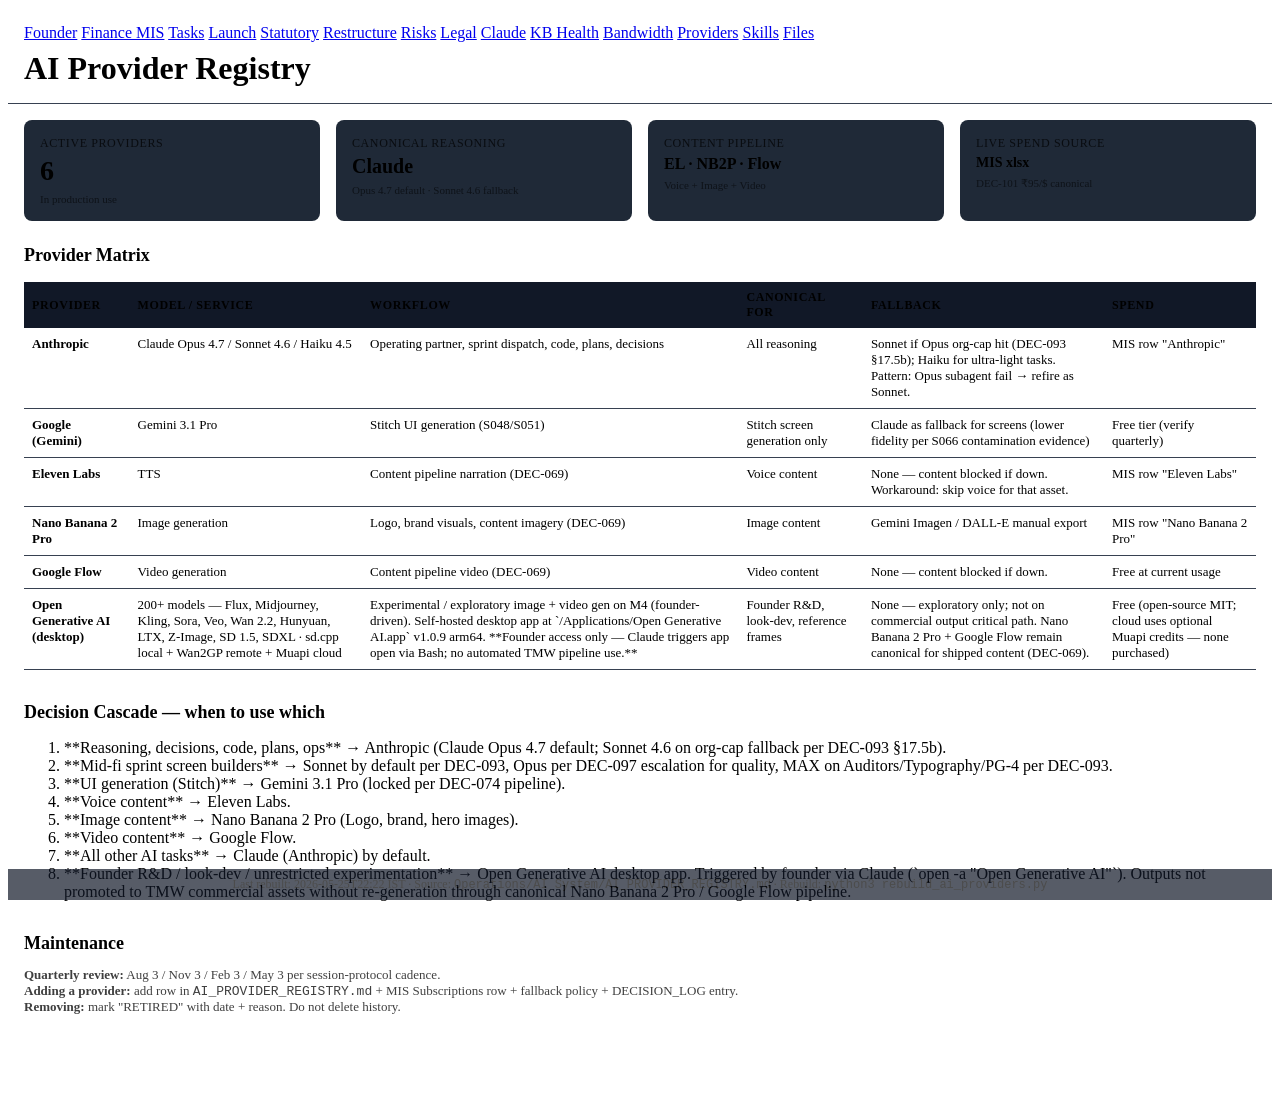
==== ai-providers.html @ aa91f34d "rebuild_ai_providers.py: 2026-05-25T22:22:02" ====
<!DOCTYPE html>
<html lang="en">
<head>
<meta charset="UTF-8">
<meta name="viewport" content="width=device-width, initial-scale=1.0">
<title>TMW AI Providers · Founder Control Panel</title>
<link rel="stylesheet" href="dashboard-tokens.css">
<link rel="stylesheet" href="dashboard-components.css">
<link rel="icon" href="logo.jpeg">
<style>
  .metric-row { display: grid; grid-template-columns: repeat(auto-fit, minmax(200px, 1fr)); gap: 16px; margin-bottom: 24px; }
  .metric { padding: 16px; border-radius: 8px; background: var(--surface-1, #1F2937); }
  .metric .label { font-size: 12px; opacity: 0.7; text-transform: uppercase; letter-spacing: 0.05em; }
  .metric .value { font-size: 28px; font-weight: 600; margin-top: 4px; }
  .metric .sub { font-size: 11px; opacity: 0.55; margin-top: 6px; }
  .badge { display: inline-block; padding: 2px 8px; border-radius: 4px; font-size: 11px; font-weight: 600; }
  .badge--urgent { background: #DC2626; color: white; }
  .badge--high { background: #F59E0B; color: white; }
  .badge--ok { background: #10B981; color: white; }
  .badge--info { background: #3B82F6; color: white; }
  .badge--default { background: #6B7280; color: white; }
  table.t { width: 100%; border-collapse: collapse; margin: 16px 0; }
  table.t th { background: var(--surface-2, #111827); padding: 8px; text-align: left; font-size: 12px; text-transform: uppercase; letter-spacing: 0.05em; }
  table.t td { padding: 8px; border-bottom: 1px solid var(--border, #374151); font-size: 13px; vertical-align: top; }
  .empty { padding: 16px; opacity: 0.6; font-style: italic; }
  section { margin-bottom: 32px; }
  h2 { margin: 24px 0 8px; font-size: 18px; }
  .stale-banner { position: sticky; bottom: 0; padding: 8px 16px; background: var(--surface-2, #111827); font-size: 12px; opacity: 0.7; text-align: center; }
  .ds-nav { flex-wrap: wrap; gap: 4px 12px; }
  .progress-bar { width: 100%; height: 8px; background: var(--surface-2, #111827); border-radius: 4px; overflow: hidden; }
  .progress-fill { height: 100%; transition: width 0.3s ease; }
  .progress-fill--green { background: #10B981; }
  .progress-fill--amber { background: #F59E0B; }
  .progress-fill--red { background: #DC2626; }
  
</style>
</head>
<body>
<div class="app-shell">
  <header class="ds-header" style="padding: 16px; border-bottom: 1px solid var(--border, #374151);">
      <nav class="ds-nav">
        <a href="index.html">Founder</a>
        <a href="finance-mis.html">Finance MIS</a>
        <a href="tasks.html">Tasks</a>
        <a href="launch-readiness.html">Launch</a>
        <a href="statutory.html">Statutory</a>
        <a href="restructure.html">Restructure</a>
        <a href="risk-register.html">Risks</a>
        <a href="legal.html">Legal</a>
        <a href="claude-usage.html">Claude</a>
        <a href="kb-health.html">KB Health</a>
        <a href="bandwidth.html">Bandwidth</a>
        <a href="ai-providers.html" class="ds-nav-active">Providers</a>
        <a href="skills.html">Skills</a>
        <a href="folder-map.html">Files</a>
      </nav>
    <h1 style="margin: 8px 0 0;">AI Provider Registry</h1>
  </header>

  <main style="padding: 16px;">
<div class="metric-row">
  <div class="metric">
    <div class="label">Active Providers</div>
    <div class="value">6</div>
    <div class="sub">In production use</div>
  </div>
  <div class="metric">
    <div class="label">Canonical Reasoning</div>
    <div class="value" style="font-size: 20px;">Claude</div>
    <div class="sub">Opus 4.7 default · Sonnet 4.6 fallback</div>
  </div>
  <div class="metric">
    <div class="label">Content Pipeline</div>
    <div class="value" style="font-size: 16px;">EL · NB2P · Flow</div>
    <div class="sub">Voice + Image + Video</div>
  </div>
  <div class="metric">
    <div class="label">Live Spend Source</div>
    <div class="value" style="font-size: 14px;">MIS xlsx</div>
    <div class="sub">DEC-101 ₹95/$ canonical</div>
  </div>
</div>

<section>
<h2>Provider Matrix</h2>
<table class="t">
  <thead><tr><th>Provider</th><th>Model / Service</th><th>Workflow</th><th>Canonical for</th><th>Fallback</th><th>Spend</th></tr></thead>
  <tbody>
<tr><td><strong>Anthropic</strong></td><td>Claude Opus 4.7 / Sonnet 4.6 / Haiku 4.5</td><td>Operating partner, sprint dispatch, code, plans, decisions</td><td>All reasoning</td><td>Sonnet if Opus org-cap hit (DEC-093 §17.5b); Haiku for ultra-light tasks. Pattern: Opus subagent fail → refire as Sonnet.</td><td>MIS row "Anthropic"</td></tr>
<tr><td><strong>Google (Gemini)</strong></td><td>Gemini 3.1 Pro</td><td>Stitch UI generation (S048/S051)</td><td>Stitch screen generation only</td><td>Claude as fallback for screens (lower fidelity per S066 contamination evidence)</td><td>Free tier (verify quarterly)</td></tr>
<tr><td><strong>Eleven Labs</strong></td><td>TTS</td><td>Content pipeline narration (DEC-069)</td><td>Voice content</td><td>None — content blocked if down. Workaround: skip voice for that asset.</td><td>MIS row "Eleven Labs"</td></tr>
<tr><td><strong>Nano Banana 2 Pro</strong></td><td>Image generation</td><td>Logo, brand visuals, content imagery (DEC-069)</td><td>Image content</td><td>Gemini Imagen / DALL-E manual export</td><td>MIS row "Nano Banana 2 Pro"</td></tr>
<tr><td><strong>Google Flow</strong></td><td>Video generation</td><td>Content pipeline video (DEC-069)</td><td>Video content</td><td>None — content blocked if down.</td><td>Free at current usage</td></tr>
<tr><td><strong>Open Generative AI (desktop)</strong></td><td>200+ models — Flux, Midjourney, Kling, Sora, Veo, Wan 2.2, Hunyuan, LTX, Z-Image, SD 1.5, SDXL · sd.cpp local + Wan2GP remote + Muapi cloud</td><td>Experimental / exploratory image + video gen on M4 (founder-driven). Self-hosted desktop app at `/Applications/Open Generative AI.app` v1.0.9 arm64. **Founder access only — Claude triggers app open via Bash; no automated TMW pipeline use.**</td><td>Founder R&D, look-dev, reference frames</td><td>None — exploratory only; not on commercial output critical path. Nano Banana 2 Pro + Google Flow remain canonical for shipped content (DEC-069).</td><td>Free (open-source MIT; cloud uses optional Muapi credits — none purchased)</td></tr>
  </tbody>
</table>
</section>

<section>
<h2>Decision Cascade — when to use which</h2>
<ol><li>**Reasoning, decisions, code, plans, ops** → Anthropic (Claude Opus 4.7 default; Sonnet 4.6 on org-cap fallback per DEC-093 §17.5b).</li><li>**Mid-fi sprint screen builders** → Sonnet by default per DEC-093, Opus per DEC-097 escalation for quality, MAX on Auditors/Typography/PG-4 per DEC-093.</li><li>**UI generation (Stitch)** → Gemini 3.1 Pro (locked per DEC-074 pipeline).</li><li>**Voice content** → Eleven Labs.</li><li>**Image content** → Nano Banana 2 Pro (Logo, brand, hero images).</li><li>**Video content** → Google Flow.</li><li>**All other AI tasks** → Claude (Anthropic) by default.</li><li>**Founder R&D / look-dev / unrestricted experimentation** → Open Generative AI desktop app. Triggered by founder via Claude (`open -a "Open Generative AI"`). Outputs not promoted to TMW commercial assets without re-generation through canonical Nano Banana 2 Pro / Google Flow pipeline.</li></ol>
</section>

<section>
<h2>Maintenance</h2>
<p style="font-size: 13px; opacity: 0.75;">
<strong>Quarterly review:</strong> Aug 3 / Nov 3 / Feb 3 / May 3 per session-protocol cadence.<br>
<strong>Adding a provider:</strong> add row in <code>AI_PROVIDER_REGISTRY.md</code> + MIS Subscriptions row + fallback policy + DECISION_LOG entry.<br>
<strong>Removing:</strong> mark "RETIRED" with date + reason. Do not delete history.
</p>
</section>

  </main>

  <div class="stale-banner">
    Last rebuilt: 2026-05-25T22:22 IST · Source: <code>Operations/AI System/AI_PROVIDER_REGISTRY.md</code> · Rebuild: <code>python3 rebuild_ai_providers.py</code>
  </div>
</div>
</body>
</html>
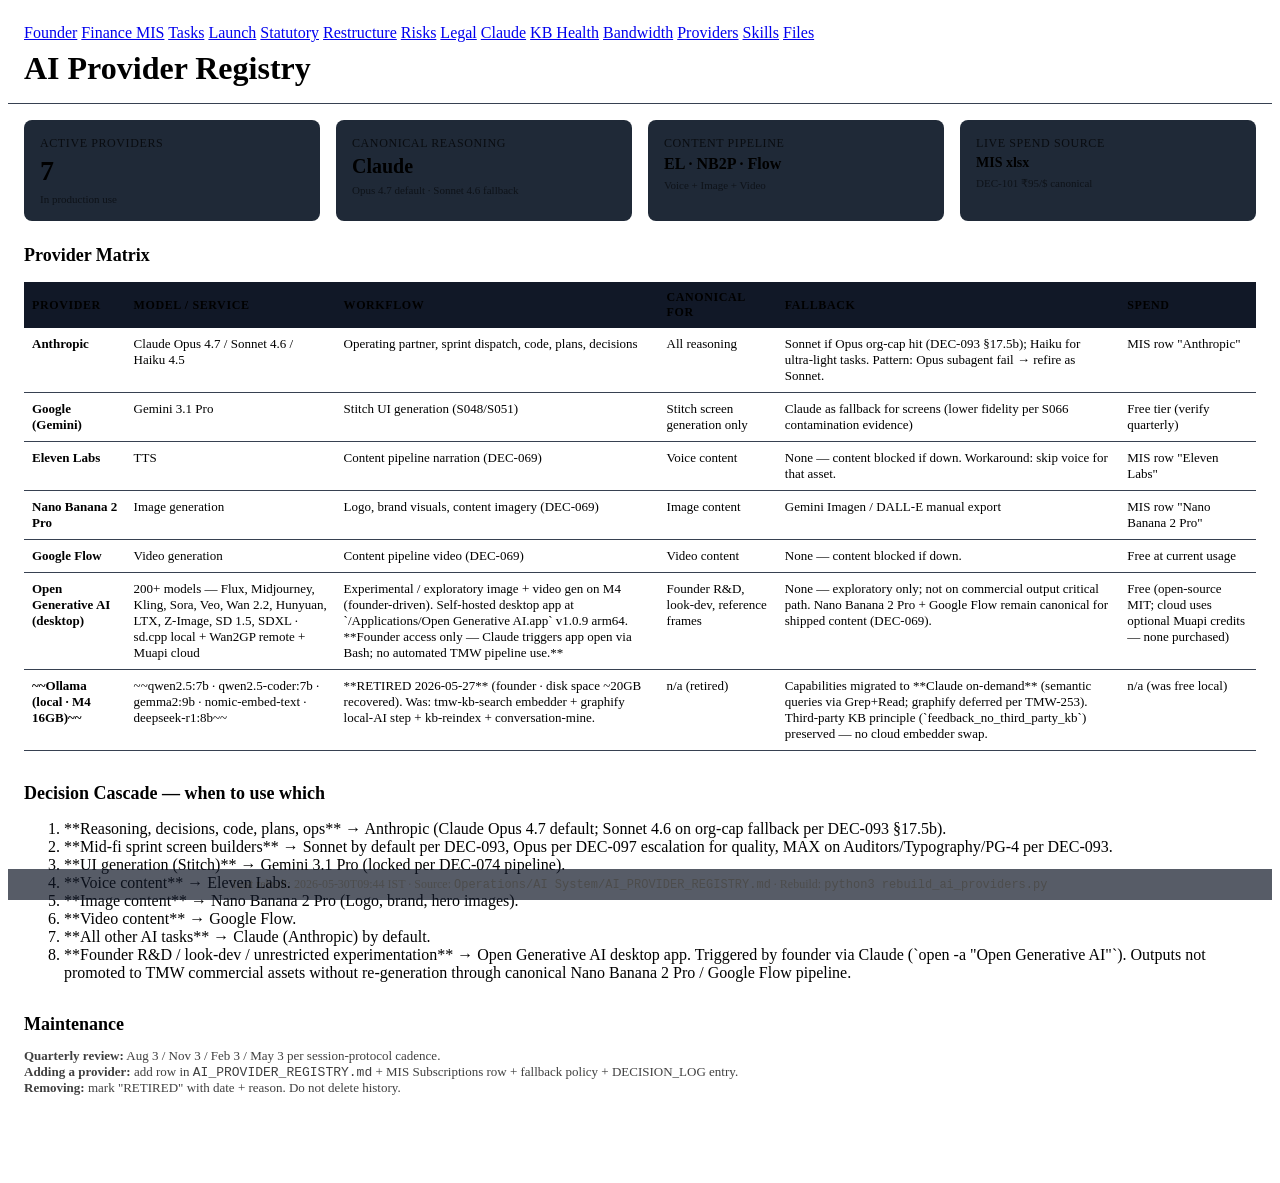
==== commit f855e63e: "rebuild_ai_providers.py: 2026-05-30T09:44:26" ====
--- a/ai-providers.html
+++ b/ai-providers.html
@@ -61,7 +61,7 @@
 <div class="metric-row">
   <div class="metric">
     <div class="label">Active Providers</div>
-    <div class="value">6</div>
+    <div class="value">7</div>
     <div class="sub">In production use</div>
   </div>
   <div class="metric">
@@ -92,6 +92,7 @@
 <tr><td><strong>Nano Banana 2 Pro</strong></td><td>Image generation</td><td>Logo, brand visuals, content imagery (DEC-069)</td><td>Image content</td><td>Gemini Imagen / DALL-E manual export</td><td>MIS row "Nano Banana 2 Pro"</td></tr>
 <tr><td><strong>Google Flow</strong></td><td>Video generation</td><td>Content pipeline video (DEC-069)</td><td>Video content</td><td>None — content blocked if down.</td><td>Free at current usage</td></tr>
 <tr><td><strong>Open Generative AI (desktop)</strong></td><td>200+ models — Flux, Midjourney, Kling, Sora, Veo, Wan 2.2, Hunyuan, LTX, Z-Image, SD 1.5, SDXL · sd.cpp local + Wan2GP remote + Muapi cloud</td><td>Experimental / exploratory image + video gen on M4 (founder-driven). Self-hosted desktop app at `/Applications/Open Generative AI.app` v1.0.9 arm64. **Founder access only — Claude triggers app open via Bash; no automated TMW pipeline use.**</td><td>Founder R&D, look-dev, reference frames</td><td>None — exploratory only; not on commercial output critical path. Nano Banana 2 Pro + Google Flow remain canonical for shipped content (DEC-069).</td><td>Free (open-source MIT; cloud uses optional Muapi credits — none purchased)</td></tr>
+<tr><td><strong>~~Ollama (local · M4 16GB)~~</strong></td><td>~~qwen2.5:7b · qwen2.5-coder:7b · gemma2:9b · nomic-embed-text · deepseek-r1:8b~~</td><td>**RETIRED 2026-05-27** (founder · disk space ~20GB recovered). Was: tmw-kb-search embedder + graphify local-AI step + kb-reindex + conversation-mine.</td><td>n/a (retired)</td><td>Capabilities migrated to **Claude on-demand** (semantic queries via Grep+Read; graphify deferred per TMW-253). Third-party KB principle (`feedback_no_third_party_kb`) preserved — no cloud embedder swap.</td><td>n/a (was free local)</td></tr>
   </tbody>
 </table>
 </section>
@@ -113,7 +114,7 @@
   </main>
 
   <div class="stale-banner">
-    Last rebuilt: 2026-05-25T22:22 IST · Source: <code>Operations/AI System/AI_PROVIDER_REGISTRY.md</code> · Rebuild: <code>python3 rebuild_ai_providers.py</code>
+    Last rebuilt: 2026-05-30T09:44 IST · Source: <code>Operations/AI System/AI_PROVIDER_REGISTRY.md</code> · Rebuild: <code>python3 rebuild_ai_providers.py</code>
   </div>
 </div>
 </body>
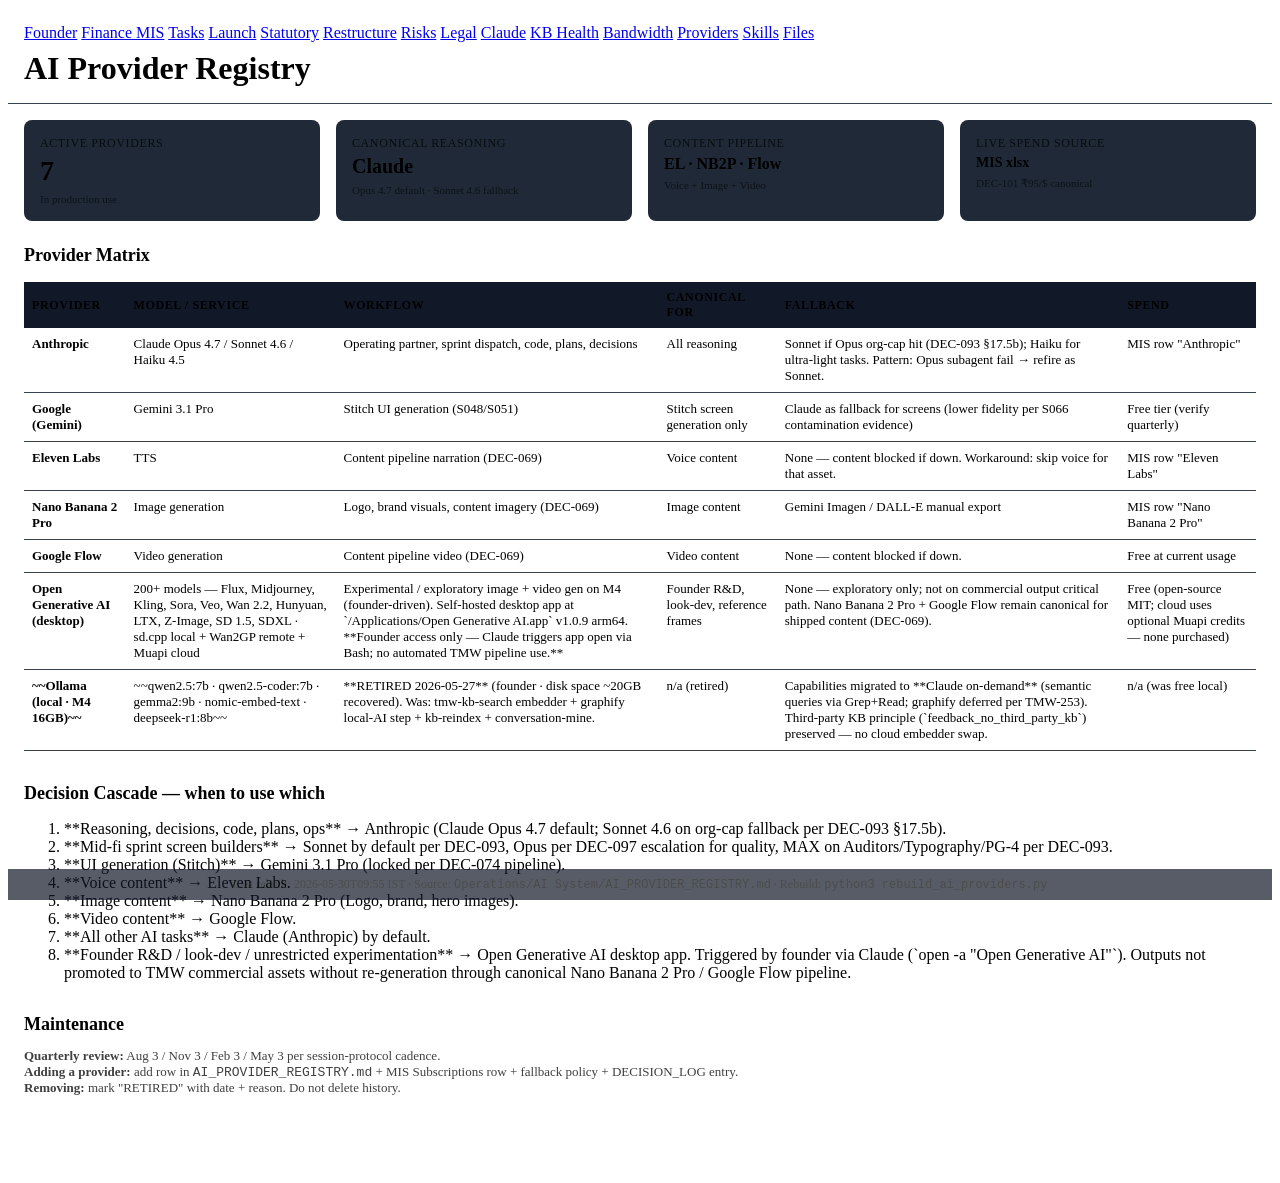
==== commit 672cf7b0: "rebuild_ai_providers.py: 2026-05-30T09:55:24" ====
--- a/ai-providers.html
+++ b/ai-providers.html
@@ -114,7 +114,7 @@
   </main>
 
   <div class="stale-banner">
-    Last rebuilt: 2026-05-30T09:44 IST · Source: <code>Operations/AI System/AI_PROVIDER_REGISTRY.md</code> · Rebuild: <code>python3 rebuild_ai_providers.py</code>
+    Last rebuilt: 2026-05-30T09:55 IST · Source: <code>Operations/AI System/AI_PROVIDER_REGISTRY.md</code> · Rebuild: <code>python3 rebuild_ai_providers.py</code>
   </div>
 </div>
 </body>
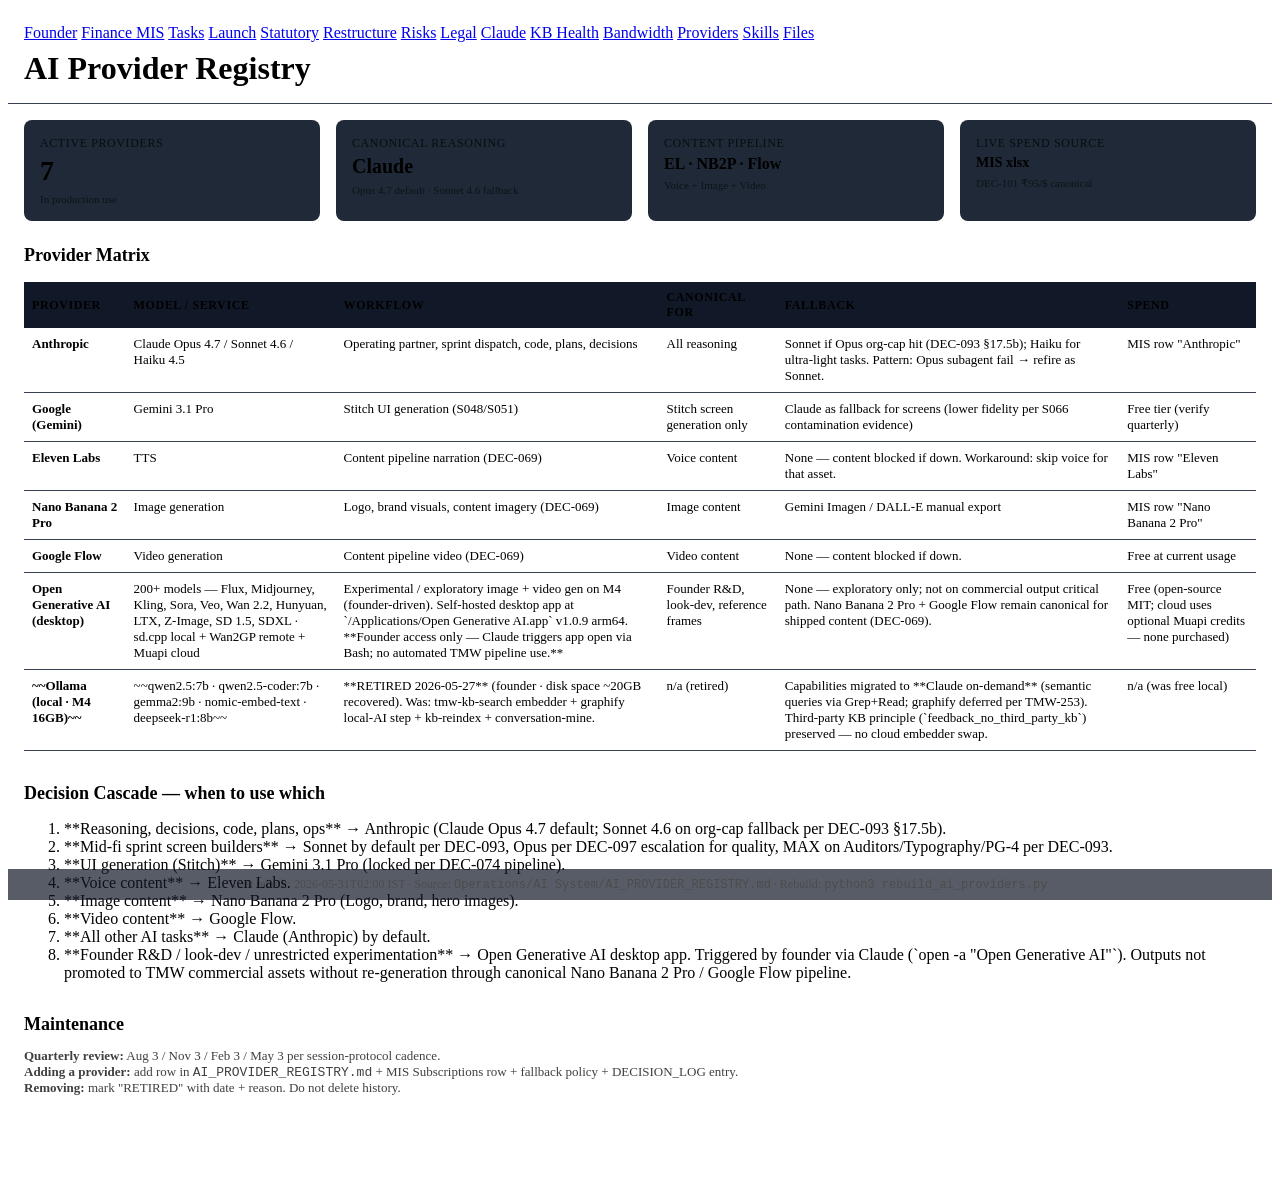
==== commit 8d8c14c7: "rebuild_ai_providers.py: 2026-05-31T02:00:02" ====
--- a/ai-providers.html
+++ b/ai-providers.html
@@ -114,7 +114,7 @@
   </main>
 
   <div class="stale-banner">
-    Last rebuilt: 2026-05-30T09:55 IST · Source: <code>Operations/AI System/AI_PROVIDER_REGISTRY.md</code> · Rebuild: <code>python3 rebuild_ai_providers.py</code>
+    Last rebuilt: 2026-05-31T02:00 IST · Source: <code>Operations/AI System/AI_PROVIDER_REGISTRY.md</code> · Rebuild: <code>python3 rebuild_ai_providers.py</code>
   </div>
 </div>
 </body>
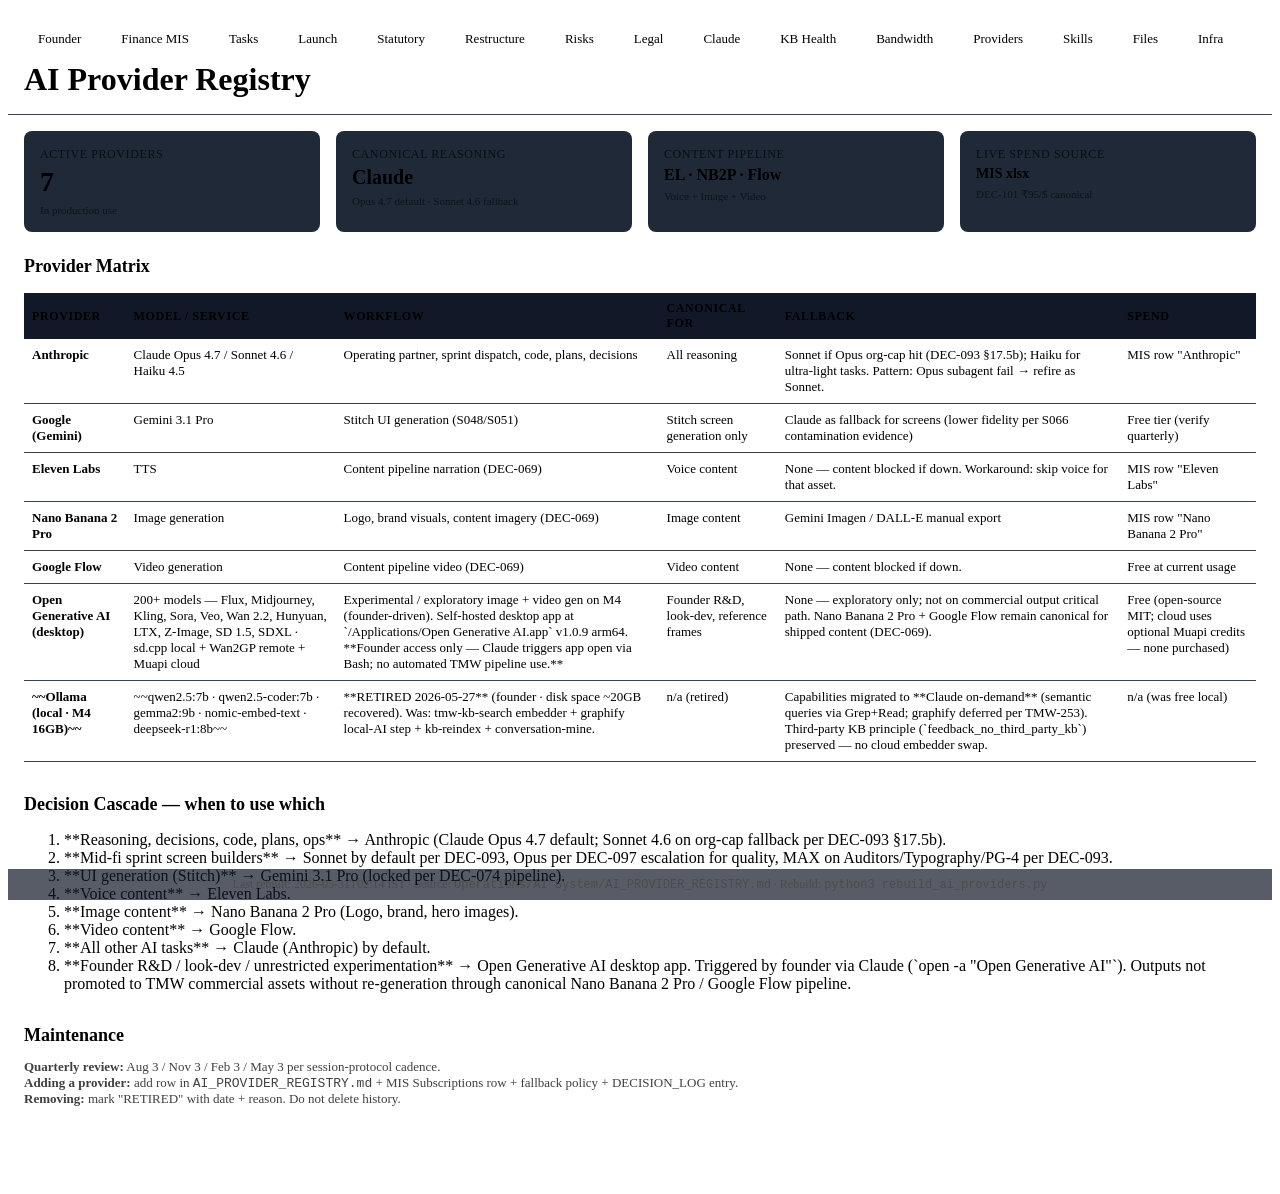
==== commit a2da1670: "rebuild_ai_providers.py: 2026-05-31T02:14:47" ====
--- a/ai-providers.html
+++ b/ai-providers.html
@@ -32,6 +32,15 @@
   .progress-fill--green { background: #10B981; }
   .progress-fill--amber { background: #F59E0B; }
   .progress-fill--red { background: #DC2626; }
+  /* --- Mobile (≤700px): scrollable nav, scrollable tables, stacked metrics --- */
+  @media (max-width: 700px) {
+    .ds-nav { display: flex; flex-wrap: nowrap; overflow-x: auto; -webkit-overflow-scrolling: touch; gap: 6px; padding-bottom: 4px; }
+    .ds-nav a { flex: 0 0 auto; padding: 6px 10px; font-size: 12px; white-space: nowrap; }
+    table.t { display: block; width: 100%; overflow-x: auto; white-space: nowrap; -webkit-overflow-scrolling: touch; }
+  }
+  @media (max-width: 480px) {
+    .metric-row { grid-template-columns: 1fr; }
+  }
   
 </style>
 </head>
@@ -53,6 +62,7 @@
         <a href="ai-providers.html" class="ds-nav-active">Providers</a>
         <a href="skills.html">Skills</a>
         <a href="folder-map.html">Files</a>
+        <a href="infra.html">Infra</a>
       </nav>
     <h1 style="margin: 8px 0 0;">AI Provider Registry</h1>
   </header>
@@ -114,7 +124,7 @@
   </main>
 
   <div class="stale-banner">
-    Last rebuilt: 2026-05-31T02:00 IST · Source: <code>Operations/AI System/AI_PROVIDER_REGISTRY.md</code> · Rebuild: <code>python3 rebuild_ai_providers.py</code>
+    Last rebuilt: 2026-05-31T02:14 IST · Source: <code>Operations/AI System/AI_PROVIDER_REGISTRY.md</code> · Rebuild: <code>python3 rebuild_ai_providers.py</code>
   </div>
 </div>
 </body>
--- a/dashboard-components.css
+++ b/dashboard-components.css
@@ -0,0 +1,918 @@
+/* ============================================================
+ * TrackMyWings Internal Dashboards — Component Library
+ * Concatenated from 12 partials in /components/
+ * Built: 2026-05-31T02:12:46
+ * Edit individual partials, then re-run build_dashboard_assets.py.
+ * ============================================================ */
+
+/* === Component: App Shell ============================================
+ * Page-level wrap, top bar, nav, meta footer.
+ * Used by every dashboard.
+ * =================================================================== */
+
+.ds-wrap {
+  max-width: 1320px;
+  margin: 0 auto;
+  padding: var(--sp-xl) var(--sp-xl) var(--sp-xxxl);
+}
+
+@media (max-width: 700px) {
+  .ds-wrap { padding: var(--sp-lg) var(--sp-md) var(--sp-xxl); }
+}
+
+/* --- Top bar --- */
+.ds-top {
+  display: flex;
+  justify-content: space-between;
+  align-items: flex-end;
+  gap: var(--sp-lg);
+  padding-bottom: var(--sp-lg);
+  border-bottom: 1px solid var(--line);
+  margin-bottom: var(--sp-xxl);
+}
+
+.ds-top-brand { display: flex; align-items: center; gap: var(--sp-md); }
+
+.ds-top-logo {
+  width: 40px;
+  height: 40px;
+  border-radius: var(--r-md);
+  object-fit: cover;
+  border: 1px solid var(--line-soft);
+  background: var(--bg-card);
+}
+
+.ds-top h1 { /* uses .ds-display via class composition */ }
+.ds-top .ds-lede { color: var(--ink-mid); font-size: 13px; margin-top: var(--sp-xs); }
+
+/* --- Nav (cross-dashboard) --- */
+.ds-nav { display: flex; gap: var(--sp-xs); flex-wrap: wrap; }
+
+.ds-nav a, .ds-nav button {
+  background: transparent;
+  color: var(--ink-mid);
+  border: 1px solid var(--line);
+  padding: 8px 14px;
+  border-radius: var(--r-md);
+  font-size: 13px;
+  cursor: pointer;
+  text-decoration: none;
+  font-family: inherit;
+  font-weight: 400;
+  line-height: 1;
+  transition: color var(--t-fast) var(--ease), border-color var(--t-fast) var(--ease);
+  display: inline-flex;
+  align-items: center;
+  gap: 6px;
+  white-space: nowrap;
+}
+
+.ds-nav a:hover, .ds-nav button:hover { color: var(--gold); border-color: var(--gold); }
+.ds-nav a.ds-nav-active { color: var(--ink-hi); border-color: var(--gold); background: var(--gold-tint-soft); }
+
+/* --- Meta footer --- */
+.ds-meta {
+  margin-top: var(--sp-xl);
+  font-size: 11px;
+  color: var(--ink-low);
+  display: flex;
+  gap: var(--sp-lg);
+  flex-wrap: wrap;
+}
+
+@media (max-width: 700px) {
+  .ds-top { flex-direction: column; align-items: flex-start; }
+  /* Horizontally scrollable nav so all links stay reachable on a phone. */
+  .ds-nav {
+    width: 100%;
+    flex-wrap: nowrap;
+    overflow-x: auto;
+    -webkit-overflow-scrolling: touch;
+    gap: 6px;
+    padding-bottom: 4px;
+  }
+  .ds-nav a, .ds-nav button { flex: 0 0 auto; padding: 6px 10px; font-size: 12px; }
+}
+
+/* --- Phone-tighter chrome --- */
+@media (max-width: 480px) {
+  .ds-wrap { padding: var(--sp-md) var(--sp-sm) var(--sp-xl); }
+  .ds-top { padding-bottom: var(--sp-md); margin-bottom: var(--sp-lg); gap: var(--sp-md); }
+  .ds-top-logo { width: 32px; height: 32px; }
+  .ds-top .ds-lede { font-size: 12px; }
+  .ds-nav { gap: 4px; }
+  .ds-nav a, .ds-nav button { padding: 6px 10px; font-size: 12px; }
+  .ds-meta { gap: var(--sp-md); font-size: 10.5px; }
+}
+
+/* === Component: Buttons =============================================
+ * Primary (gold solid) and Ghost (border-only).
+ * Hover via color/border shifts only. No transforms, no shadows.
+ * =================================================================== */
+
+.ds-btn-primary {
+  background: var(--gold);
+  color: var(--bg-base);
+  border: none;
+  border-radius: var(--r-md);
+  padding: 12px 18px;
+  font-family: inherit;
+  font-size: 13px;
+  font-weight: 600;
+  line-height: 1;
+  letter-spacing: 0.005em;
+  cursor: pointer;
+  transition: filter var(--t-fast) var(--ease);
+}
+.ds-btn-primary:hover { filter: brightness(1.06); }
+.ds-btn-primary:active { filter: brightness(0.96); }
+.ds-btn-primary:disabled { opacity: 0.5; cursor: not-allowed; }
+
+.ds-btn-ghost {
+  background: transparent;
+  color: var(--ink-mid);
+  border: 1px solid var(--line);
+  border-radius: var(--r-md);
+  padding: 8px 14px;
+  font-family: inherit;
+  font-size: 13px;
+  font-weight: 400;
+  line-height: 1;
+  cursor: pointer;
+  transition: color var(--t-fast) var(--ease), border-color var(--t-fast) var(--ease);
+}
+.ds-btn-ghost:hover { color: var(--gold); border-color: var(--gold); }
+
+/* === Component: Metric Tile + Asymmetric Grid ======================
+ * The signature primitive. Lead variant for the single most important
+ * number per page (one per page maximum).
+ * =================================================================== */
+
+/* --- Asymmetric grid (1.6fr lead + N×1fr secondary) --- */
+.ds-metrics {
+  display: grid;
+  grid-template-columns: 1.6fr 1fr 1fr 1fr;
+  gap: var(--sp-md);
+  margin-bottom: var(--sp-xxl);
+}
+.ds-metrics-3 { grid-template-columns: 1.6fr 1fr 1fr; }
+.ds-metrics-5 { grid-template-columns: 1.6fr 1fr 1fr 1fr 1fr; }
+
+@media (max-width: 900px) {
+  .ds-metrics, .ds-metrics-3, .ds-metrics-5 { grid-template-columns: 1fr 1fr; }
+}
+@media (max-width: 480px) {
+  .ds-metrics, .ds-metrics-3, .ds-metrics-5 { grid-template-columns: 1fr; }
+}
+
+/* --- Metric tile --- */
+.ds-metric {
+  background: var(--bg-card);
+  border: 1px solid var(--line-soft);
+  border-radius: var(--r-lg);
+  padding: var(--sp-lg) var(--sp-xl);
+  color: var(--ink-hi);
+  display: flex;
+  flex-direction: column;
+}
+
+.ds-metric-lead {
+  background: linear-gradient(140deg, var(--bg-card) 0%, var(--bg-elev) 100%);
+  border-color: var(--line);
+}
+
+.ds-metric-lbl {
+  color: var(--ink-low);
+  font-size: 11px;
+  font-weight: 600;
+  letter-spacing: 0.08em;
+  text-transform: uppercase;
+}
+
+.ds-metric-val {
+  font-size: 30px;
+  font-weight: 700;
+  letter-spacing: -0.025em;
+  line-height: 1;
+  margin-top: var(--sp-md);
+  font-variant-numeric: tabular-nums;
+  color: var(--ink-hi);
+}
+
+.ds-metric-lead .ds-metric-val { font-size: 40px; }
+
+.ds-metric-sub {
+  color: var(--ink-mid);
+  font-size: 12px;
+  line-height: 1.45;
+  margin-top: var(--sp-xs);
+}
+
+/* --- Tone variants for state-coded tiles --- */
+.ds-metric.tone-warn { border-color: var(--warn); }
+.ds-metric.tone-warn .ds-metric-val { color: var(--warn); }
+.ds-metric.tone-danger { border-color: var(--danger); background: var(--danger-tint); }
+.ds-metric.tone-danger .ds-metric-val { color: var(--danger); }
+.ds-metric.tone-gold .ds-metric-val { color: var(--gold); }
+
+/* --- Phone-only smaller metric values + tighter padding --- */
+@media (max-width: 700px) {
+  .ds-metric { padding: var(--sp-md) var(--sp-md); }
+  .ds-metric-val { font-size: 24px; margin-top: var(--sp-sm); }
+  .ds-metric-lead .ds-metric-val { font-size: 30px; }
+  .ds-metric-sub { font-size: 11px; }
+}
+@media (max-width: 480px) {
+  .ds-metric { padding: var(--sp-sm) var(--sp-md); }
+  .ds-metric-val { font-size: 22px; }
+  .ds-metric-lead .ds-metric-val { font-size: 26px; }
+  .ds-metrics { gap: var(--sp-sm); margin-bottom: var(--sp-xl); }
+}
+
+/* === Component: Section Head + Chart Frame =========================
+ * Section heads sit directly on the page (no card wrapping).
+ * Chart frames wrap content where containment helps readability.
+ * =================================================================== */
+
+.ds-section { margin-bottom: var(--sp-xxxl); }
+
+.ds-section-head {
+  display: flex;
+  justify-content: space-between;
+  align-items: baseline;
+  gap: var(--sp-md);
+  margin-bottom: var(--sp-md);
+}
+
+.ds-section-title {
+  font-size: 13px;
+  font-weight: 600;
+  letter-spacing: 0.08em;
+  color: var(--ink-mid);
+  text-transform: uppercase;
+}
+
+.ds-section-aside {
+  font-size: 12px;
+  color: var(--ink-low);
+  font-variant-numeric: tabular-nums;
+}
+
+.ds-frame {
+  background: var(--bg-card);
+  border: 1px solid var(--line-soft);
+  border-radius: var(--r-lg);
+  padding: var(--sp-lg);
+}
+
+.ds-frame.ds-frame-flush { padding: 0; }
+
+.ds-cols-2 {
+  display: grid;
+  grid-template-columns: 1fr 1fr;
+  gap: var(--sp-lg);
+}
+.ds-cols-3 {
+  display: grid;
+  grid-template-columns: 2fr 1fr 1fr;
+  gap: var(--sp-lg);
+}
+
+@media (max-width: 900px) {
+  .ds-cols-2, .ds-cols-3 { grid-template-columns: 1fr; }
+}
+
+canvas { max-height: 320px; }
+
+/* --- Phone-only tighter sections + smaller chart heights --- */
+@media (max-width: 700px) {
+  .ds-section { margin-bottom: var(--sp-xxl); }
+  .ds-frame { padding: var(--sp-md); }
+  canvas { max-height: 240px; }
+  .ds-section-head { gap: var(--sp-sm); flex-wrap: wrap; }
+}
+@media (max-width: 480px) {
+  .ds-section { margin-bottom: var(--sp-xl); }
+  canvas { max-height: 220px; }
+}
+
+/* === Component: Sortable Table =====================================
+ * Dense data row. Body Strong text, tabular numerics, soft dividers.
+ * Hover lifts row to bg-elev. No transforms, no shadows.
+ * =================================================================== */
+
+.ds-table {
+  width: 100%;
+  border-collapse: collapse;
+  font-family: inherit;
+  color: var(--ink-hi);
+}
+
+.ds-table thead th {
+  text-align: left;
+  padding: 12px 14px;
+  font-size: 10.5px;
+  font-weight: 600;
+  letter-spacing: 0.1em;
+  text-transform: uppercase;
+  color: var(--ink-low);
+  border-bottom: 1px solid var(--line);
+  background: transparent;
+  white-space: nowrap;
+}
+
+.ds-table thead th.sortable {
+  cursor: pointer;
+  user-select: none;
+  transition: color var(--t-fast) var(--ease);
+}
+.ds-table thead th.sortable:hover,
+.ds-table thead th.sortable.active { color: var(--gold); }
+
+.ds-table tbody td {
+  padding: 12px 14px;
+  font-size: 13px;
+  font-weight: 500;
+  line-height: 1.5;
+  border-bottom: 1px solid var(--line-soft);
+  vertical-align: middle;
+}
+
+.ds-table tbody tr:last-child td { border-bottom: none; }
+
+.ds-table tbody tr.clickable {
+  cursor: pointer;
+  transition: background var(--t-mid) var(--ease);
+}
+.ds-table tbody tr.clickable:hover td { background: var(--bg-elev); }
+
+.ds-table .num,
+.ds-table .ds-num,
+.ds-table th.num,
+.ds-table td.num {
+  text-align: right;
+  font-variant-numeric: tabular-nums;
+}
+
+/* --- Row state: replaces the forbidden side-stripe pattern.
+ *     Use full-row background tint + leading icon/badge instead. --- */
+.ds-table tr.row-overdue td { background: var(--danger-tint); }
+.ds-table tr.row-overdue td:first-child { color: var(--danger); font-weight: 600; }
+
+.ds-table tr.row-due-soon td { background: var(--warn-tint); }
+.ds-table tr.row-due-soon td:first-child { color: var(--warn); font-weight: 600; }
+
+.ds-table tr.row-stale td { background: var(--bg-elev); color: var(--ink-mid); }
+
+/* --- Empty state --- */
+.ds-table-empty {
+  padding: 36px 14px;
+  text-align: center;
+  color: var(--ink-mid);
+  font-size: 13px;
+}
+
+/* --- Phone: tighter cells, smaller text, scrollable parent (in tokens.css) --- */
+@media (max-width: 700px) {
+  .ds-table thead th { padding: 9px 10px; font-size: 9.5px; letter-spacing: 0.07em; }
+  .ds-table tbody td { padding: 9px 10px; font-size: 12px; }
+  .ds-table .num { font-size: 11.5px; }
+  /* Fallback for tables not wrapped in a .ds-frame scroll container:
+     let the table itself scroll horizontally rather than break layout. */
+  .ds-table { display: block; width: 100%; overflow-x: auto; -webkit-overflow-scrolling: touch; white-space: nowrap; }
+}
+@media (max-width: 480px) {
+  .ds-table thead th { padding: 8px 8px; }
+  .ds-table tbody td { padding: 8px 8px; font-size: 11.5px; }
+  .ds-table-empty { padding: 24px 10px; }
+}
+
+/* === Component: Badge ==============================================
+ * Inline metadata pill. Used for model family, dept, status.
+ * Color carries semantic role; text is the primary signal.
+ * =================================================================== */
+
+.ds-badge {
+  display: inline-block;
+  padding: 2px 7px;
+  border-radius: var(--r-xs);
+  font-family: inherit;
+  font-size: 10.5px;
+  font-weight: 600;
+  letter-spacing: 0.04em;
+  white-space: nowrap;
+  line-height: 1.4;
+}
+
+/* --- Model family --- */
+.ds-badge-opus   { background: var(--gold-tint); color: var(--gold); }
+.ds-badge-sonnet { background: var(--plum-tint); color: var(--plum); }
+.ds-badge-haiku  { background: var(--rose-tint); color: var(--rose); }
+.ds-badge-other  { background: rgba(76, 62, 112, 0.18); color: var(--ink-low); }
+
+/* --- Dept (collapsed from 12-color rainbow to 3 roles per One-Hue-One-Job Rule) --- */
+.ds-badge-dept           { background: var(--plum-tint); color: var(--plum); }
+.ds-badge-dept-finance   { background: var(--gold-tint); color: var(--gold); }
+.ds-badge-dept-legal     { background: var(--danger-tint); color: var(--danger); }
+.ds-badge-dept-other     { background: rgba(76, 62, 112, 0.18); color: var(--ink-low); }
+
+/* --- Status --- */
+.ds-badge-warn   { background: var(--warn-tint); color: var(--warn); }
+.ds-badge-danger { background: var(--danger-tint); color: var(--danger); }
+.ds-badge-ok     { background: rgba(255, 224, 138, 0.18); color: #FFE08A; }
+
+/* --- Priority (replaces side-stripe pattern) --- */
+.ds-badge-pri-critical { background: var(--danger-tint); color: var(--danger); }
+.ds-badge-pri-high     { background: var(--warn-tint); color: var(--warn); }
+.ds-badge-pri-medium   { background: var(--gold-tint); color: var(--gold); }
+.ds-badge-pri-low      { background: rgba(76, 62, 112, 0.18); color: var(--ink-low); }
+
+/* === Component: Filter Inputs ======================================
+ * Text and select fields. Border shifts to gold on focus.
+ * No glow, no transform. WCAG-compliant focus ring.
+ * =================================================================== */
+
+.ds-filters {
+  display: flex;
+  gap: var(--sp-sm);
+  flex-wrap: wrap;
+  margin-bottom: var(--sp-md);
+}
+
+.ds-filter {
+  background: var(--bg-card);
+  color: var(--ink-hi);
+  border: 1px solid var(--line);
+  border-radius: var(--r-md);
+  padding: 9px 13px;
+  font-family: inherit;
+  font-size: 13px;
+  font-weight: 400;
+  min-width: 160px;
+  transition: border-color var(--t-fast) var(--ease);
+  appearance: none;
+  -webkit-appearance: none;
+  background-image: none;
+}
+
+.ds-filter:focus {
+  outline: none;
+  border-color: var(--gold);
+}
+
+.ds-filter::placeholder { color: var(--ink-low); }
+
+.ds-filter-search {
+  flex: 1;
+  min-width: 200px;
+}
+
+/* --- Custom select chevron (no native UA arrow) --- */
+select.ds-filter {
+  background-image: url("data:image/svg+xml;utf8,<svg xmlns='http://www.w3.org/2000/svg' width='10' height='10' viewBox='0 0 10 10'><path fill='%23978cb5' d='M1 3l4 4 4-4'/></svg>");
+  background-repeat: no-repeat;
+  background-position: right 12px center;
+  padding-right: 32px;
+  cursor: pointer;
+}
+
+.ds-filter-clear {
+  background: transparent;
+  color: var(--ink-low);
+  border: 1px solid var(--line-soft);
+  border-radius: var(--r-md);
+  padding: 9px 13px;
+  font-size: 12px;
+  cursor: pointer;
+  transition: color var(--t-fast) var(--ease), border-color var(--t-fast) var(--ease);
+}
+.ds-filter-clear:hover { color: var(--gold); border-color: var(--gold); }
+
+/* --- Phone: filters stack full-width, no min-width forcing overflow --- */
+@media (max-width: 700px) {
+  .ds-filters { gap: var(--sp-xs); }
+  .ds-filter { min-width: 0; flex: 1 1 calc(50% - var(--sp-xs)); padding: 8px 11px; font-size: 12.5px; }
+  .ds-filter-search { flex: 1 1 100%; }
+  .ds-filter-clear { padding: 8px 11px; font-size: 12px; }
+}
+@media (max-width: 480px) {
+  .ds-filter { flex: 1 1 100%; }
+}
+
+/* === Component: Modal ==============================================
+ * Scrim, not lift. Modal sits on the page; backdrop is a flat tint.
+ * No backdrop-filter, no box-shadow on the surface.
+ * =================================================================== */
+
+.ds-scrim {
+  position: fixed;
+  inset: 0;
+  background: var(--scrim);
+  display: none;
+  align-items: center;
+  justify-content: center;
+  padding: 20px;
+  z-index: 50;
+  animation: ds-scrim-in var(--t-mid) var(--ease);
+}
+.ds-scrim.show { display: flex; }
+
+@keyframes ds-scrim-in {
+  from { opacity: 0; }
+  to   { opacity: 1; }
+}
+
+.ds-modal {
+  position: relative;
+  background: var(--bg-elev);
+  border: 1px solid var(--line);
+  border-radius: var(--r-xl);
+  padding: var(--sp-xl) var(--sp-xxl);
+  max-width: 720px;
+  width: 100%;
+  max-height: 86vh;
+  overflow-y: auto;
+  color: var(--ink-hi);
+}
+
+.ds-modal-close {
+  position: absolute;
+  top: 18px;
+  right: 22px;
+  background: transparent;
+  border: none;
+  color: var(--ink-mid);
+  font-size: 22px;
+  line-height: 1;
+  cursor: pointer;
+  transition: color var(--t-fast) var(--ease);
+  padding: 4px 8px;
+}
+.ds-modal-close:hover { color: var(--ink-hi); }
+
+.ds-modal-title {
+  font-size: 20px;
+  font-weight: 600;
+  letter-spacing: -0.01em;
+  line-height: 1.25;
+  margin-bottom: var(--sp-xs);
+}
+
+.ds-modal-sub {
+  color: var(--ink-mid);
+  font-size: 12px;
+  margin-bottom: var(--sp-xl);
+}
+
+.ds-modal-grid {
+  display: grid;
+  grid-template-columns: repeat(auto-fit, minmax(140px, 1fr));
+  gap: var(--sp-md);
+  margin-bottom: var(--sp-xl);
+}
+
+.ds-modal-stat {}
+.ds-modal-stat .lbl {
+  color: var(--ink-low);
+  font-size: 10.5px;
+  font-weight: 600;
+  letter-spacing: 0.08em;
+  text-transform: uppercase;
+}
+.ds-modal-stat .val {
+  color: var(--ink-hi);
+  font-size: 20px;
+  font-weight: 600;
+  margin-top: 4px;
+  font-variant-numeric: tabular-nums;
+  letter-spacing: -0.01em;
+}
+
+/* --- Phone: modal padding tighter, full-bleed feel --- */
+@media (max-width: 700px) {
+  .ds-scrim { padding: var(--sp-sm); }
+  .ds-modal { padding: var(--sp-lg); }
+  .ds-modal-title { font-size: 17px; }
+  .ds-modal-grid { gap: var(--sp-sm); }
+  .ds-modal-stat .val { font-size: 17px; }
+}
+
+/* === Component: Login Card =========================================
+ * First surface every fresh session sees. Logo lockup centerpiece.
+ * No glassmorphism, no drop shadow, no transform.
+ * =================================================================== */
+
+.ds-login-overlay {
+  position: fixed;
+  inset: 0;
+  background: var(--bg-base);
+  display: flex;
+  align-items: center;
+  justify-content: center;
+  padding: 20px;
+  z-index: 999;
+}
+
+.ds-login-card {
+  background: var(--bg-card);
+  border: 1px solid var(--line);
+  border-radius: var(--r-xl);
+  padding: var(--sp-xxl) 40px;
+  min-width: 320px;
+  max-width: 400px;
+  width: 100%;
+  text-align: center;
+  font-family: inherit;
+  color: var(--ink-hi);
+}
+
+.ds-login-logo {
+  width: 88px;
+  height: 88px;
+  border-radius: var(--r-lg);
+  object-fit: cover;
+  margin: 0 auto var(--sp-lg);
+  display: block;
+  border: 1px solid var(--line-soft);
+}
+
+.ds-login-title {
+  font-size: 22px;
+  font-weight: 600;
+  letter-spacing: -0.015em;
+  line-height: 1.2;
+  color: var(--ink-hi);
+  margin-bottom: 6px;
+}
+
+.ds-login-sub {
+  color: var(--ink-mid);
+  font-size: 12px;
+  margin-bottom: var(--sp-lg);
+}
+
+.ds-login-card .ds-filter {
+  width: 100%;
+  padding: 12px 14px;
+  font-size: 14px;
+  text-align: center;
+  letter-spacing: 0.05em;
+}
+
+.ds-login-card .ds-btn-primary {
+  width: 100%;
+  margin-top: var(--sp-sm);
+  padding: 13px;
+  font-size: 14px;
+  font-weight: 600;
+}
+
+.ds-login-err {
+  color: var(--danger);
+  font-size: 12px;
+  margin-top: var(--sp-sm);
+  display: none;
+  min-height: 18px;
+}
+.ds-login-err.show { display: block; }
+
+/* --- Phone: login lockup tightens --- */
+@media (max-width: 480px) {
+  .ds-login-card { padding: var(--sp-xl) var(--sp-lg); min-width: 280px; }
+  .ds-login-logo { width: 64px; height: 64px; margin-bottom: var(--sp-md); }
+  .ds-login-title { font-size: 19px; }
+  .ds-login-sub { font-size: 11.5px; }
+}
+
+/* === Component: Tool Row (Signature Primitive) =====================
+ * Ranked list with proportional bar viz. Used for tool leaderboards,
+ * top-projects in modals, dept-task counts. Per Signal Gold Rule, only
+ * the rank-1 row uses gold for the count; others use ink-hi.
+ * =================================================================== */
+
+.ds-tool-list {
+  background: var(--bg-card);
+  border: 1px solid var(--line-soft);
+  border-radius: var(--r-lg);
+  padding: 8px 0;
+  font-family: inherit;
+}
+
+.ds-tool-row {
+  display: grid;
+  grid-template-columns: 28px 1fr auto;
+  align-items: center;
+  gap: var(--sp-md);
+  padding: 10px var(--sp-lg);
+  border-bottom: 1px solid var(--line-soft);
+}
+.ds-tool-row:last-child { border-bottom: none; }
+
+.ds-tool-rank {
+  color: var(--ink-low);
+  font-size: 12px;
+  font-variant-numeric: tabular-nums;
+}
+
+.ds-tool-name {
+  color: var(--ink-hi);
+  font-size: 14px;
+  font-weight: 500;
+}
+
+.ds-tool-count {
+  color: var(--ink-hi);
+  font-size: 13px;
+  font-weight: 600;
+  font-variant-numeric: tabular-nums;
+}
+
+/* Only the rank-1 row gets gold count (Signal Gold Rule) */
+.ds-tool-row.rank-1 .ds-tool-count { color: var(--gold); }
+
+.ds-tool-bar {
+  grid-column: 2 / 4;
+  height: 4px;
+  margin-top: 6px;
+  background: var(--gold-tint-soft);
+  border-radius: 2px;
+  position: relative;
+  overflow: hidden;
+}
+
+.ds-tool-bar i {
+  position: absolute;
+  left: 0;
+  top: 0;
+  bottom: 0;
+  background: var(--gold);
+  border-radius: 2px;
+  transition: width var(--t-slow) var(--ease);
+}
+
+/* --- Phone: tighter tool rows --- */
+@media (max-width: 480px) {
+  .ds-tool-row { padding: 9px var(--sp-md); gap: var(--sp-sm); }
+  .ds-tool-rank { font-size: 11px; }
+  .ds-tool-name { font-size: 13px; }
+  .ds-tool-count { font-size: 12px; }
+}
+
+/* === Component: Milestone Strip (Hero) =============================
+ * 5 major journey wins, horizontal rail with a thin gold path. Logo
+ * marks the keystone (incorporation). Designed for motivation at glance.
+ * =================================================================== */
+
+.ds-milestones {
+  position: relative;
+  padding: var(--sp-xl) 0 var(--sp-md);
+  overflow-x: auto;
+  scrollbar-width: thin;
+  scrollbar-color: var(--line) transparent;
+}
+
+.ds-milestones::-webkit-scrollbar { height: 6px; }
+.ds-milestones::-webkit-scrollbar-track { background: transparent; }
+.ds-milestones::-webkit-scrollbar-thumb { background: var(--line); border-radius: 3px; }
+
+.ds-milestone-rail {
+  display: grid;
+  grid-template-columns: repeat(5, minmax(220px, 1fr));
+  gap: 0;
+  position: relative;
+  min-width: max-content;
+  padding-bottom: var(--sp-md);
+}
+
+/* The connecting gold path */
+.ds-milestone-rail::before {
+  content: '';
+  position: absolute;
+  top: 28px;
+  left: 12%;
+  right: 12%;
+  height: 2px;
+  background: linear-gradient(90deg,
+    var(--gold-tint) 0%,
+    var(--gold) 25%,
+    var(--gold) 75%,
+    var(--gold-tint) 100%);
+  z-index: 0;
+}
+
+.ds-milestone {
+  position: relative;
+  z-index: 1;
+  padding: 0 var(--sp-sm);
+  text-align: center;
+}
+
+.ds-milestone-dot {
+  width: 16px;
+  height: 16px;
+  border-radius: 50%;
+  background: var(--bg-base);
+  border: 2px solid var(--gold);
+  margin: 0 auto var(--sp-sm);
+  position: relative;
+  z-index: 2;
+  transition: transform var(--t-mid) var(--ease);
+}
+
+.ds-milestone:hover .ds-milestone-dot { transform: scale(1.15); }
+
+.ds-milestone-dot::after {
+  content: '';
+  position: absolute;
+  inset: 3px;
+  border-radius: 50%;
+  background: var(--gold);
+}
+
+/* Keystone (incorporation) variant — bigger, with logo */
+.ds-milestone.keystone .ds-milestone-dot {
+  width: 56px;
+  height: 56px;
+  border-width: 2px;
+  margin-top: -20px;
+  background: var(--bg-card);
+  overflow: hidden;
+}
+.ds-milestone.keystone .ds-milestone-dot::after { display: none; }
+.ds-milestone.keystone .ds-milestone-logo {
+  width: 100%;
+  height: 100%;
+  object-fit: cover;
+  display: block;
+}
+
+.ds-milestone-date {
+  font-size: 10.5px;
+  font-weight: 600;
+  letter-spacing: 0.1em;
+  text-transform: uppercase;
+  color: var(--ink-low);
+  font-variant-numeric: tabular-nums;
+  margin-bottom: 4px;
+}
+
+.ds-milestone-title {
+  font-size: 13px;
+  font-weight: 600;
+  color: var(--ink-hi);
+  line-height: 1.3;
+  margin-bottom: 3px;
+}
+
+.ds-milestone.keystone .ds-milestone-title {
+  color: var(--gold);
+  font-size: 14px;
+}
+
+.ds-milestone-note {
+  font-size: 11.5px;
+  color: var(--ink-mid);
+  line-height: 1.4;
+}
+
+@media (max-width: 900px) {
+  .ds-milestone-rail { grid-template-columns: repeat(5, 200px); }
+}
+
+/* --- Phone: milestone rail tightens. Already horizontal-scrolls; just shrink the cards. --- */
+@media (max-width: 700px) {
+  .ds-milestone-rail { grid-template-columns: repeat(5, 170px); }
+  .ds-milestone-title { font-size: 12px; }
+  .ds-milestone-note { font-size: 11px; }
+}
+@media (max-width: 480px) {
+  .ds-milestone-rail { grid-template-columns: repeat(5, 150px); }
+  .ds-milestone.keystone .ds-milestone-dot { width: 44px; height: 44px; margin-top: -14px; }
+  .ds-milestone-date { font-size: 9.5px; }
+}
+
+/* === Component: Stale-Data Banner ==================================
+ * Fires when the snapshot is older than 150 min (launchd is hourly +90 grace).
+ * Catches silent launchd failures.
+ * =================================================================== */
+
+.ds-stale {
+  display: none;
+  background: var(--danger-tint);
+  border: 1px solid var(--danger);
+  color: var(--ink-hi);
+  padding: 12px 18px;
+  border-radius: var(--r-lg);
+  margin-bottom: var(--sp-lg);
+  font-size: 13px;
+  line-height: 1.5;
+}
+.ds-stale.show { display: block; }
+.ds-stale b { color: var(--danger); }
+.ds-stale code {
+  background: var(--bg-base);
+  padding: 1px 6px;
+  border-radius: var(--r-xs);
+  font-size: 11px;
+}
+
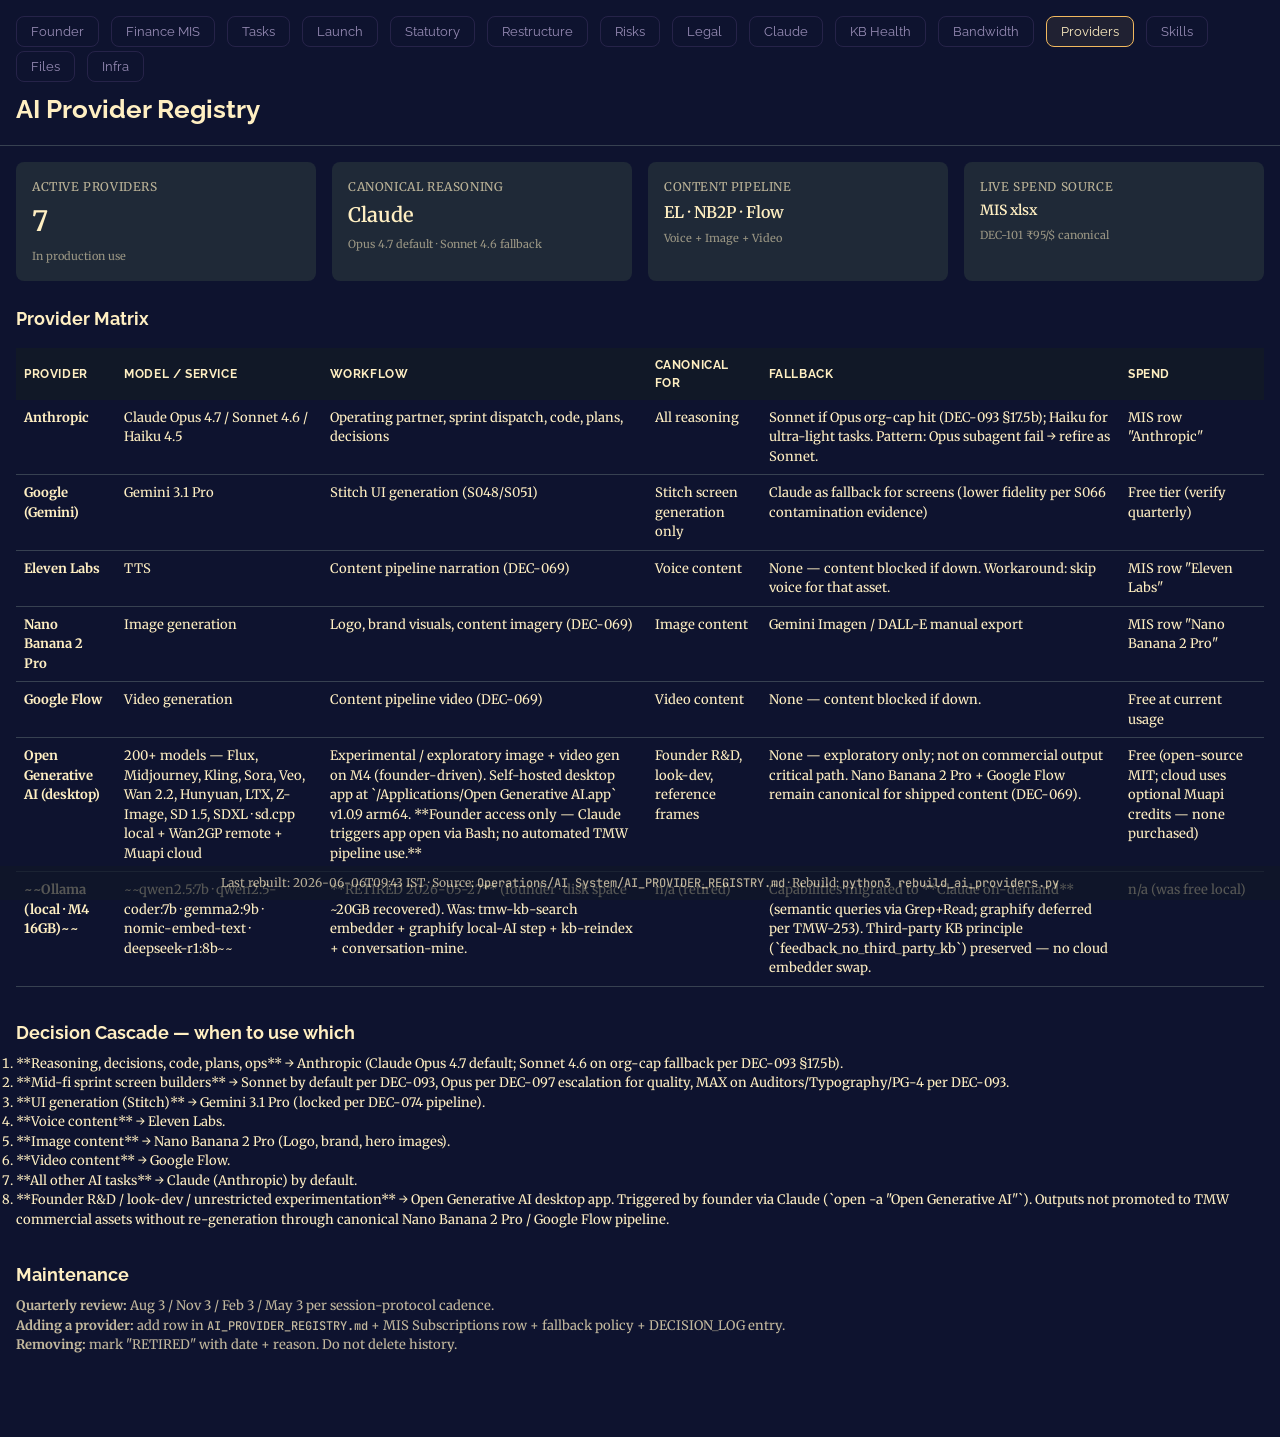
==== commit d150ffa1: "rebuild_ai_providers.py: 2026-06-06T09:43:03" ====
--- a/ai-providers.html
+++ b/ai-providers.html
@@ -124,7 +124,7 @@
   </main>
 
   <div class="stale-banner">
-    Last rebuilt: 2026-05-31T02:14 IST · Source: <code>Operations/AI System/AI_PROVIDER_REGISTRY.md</code> · Rebuild: <code>python3 rebuild_ai_providers.py</code>
+    Last rebuilt: 2026-06-06T09:43 IST · Source: <code>Operations/AI System/AI_PROVIDER_REGISTRY.md</code> · Rebuild: <code>python3 rebuild_ai_providers.py</code>
   </div>
 </div>
 </body>
--- a/dashboard-tokens.css
+++ b/dashboard-tokens.css
@@ -0,0 +1,165 @@
+/* ============================================================
+ * TrackMyWings Internal Dashboards — Design Tokens
+ * Source of truth: Operations/Internal Dashboards/Design System/DESIGN.md
+ * Palette: CANONICAL TMW "Aero Nocturne" brand (S141 rebrand 2026-05-31).
+ *   Hex authoritative from V1_Flutter/lib/theme/tokens.dart (AeroColors) +
+ *   Design/Brand/Color Palette/TMW_COLORS.md. Mirrors tmw_brand_tokens.css.
+ * Token NAMES are stable; only values changed in the rebrand, so no per-page
+ * HTML edits were required. Brand rules: never pure #000/#fff (use Haiti /
+ * Egg White); error = Copper; Inter forbidden as a primary face.
+ * ============================================================ */
+
+@import url('https://fonts.googleapis.com/css2?family=Raleway:wght@400;500;600;700;800&family=Merriweather:wght@400;700&family=JetBrains+Mono:wght@500;600&display=swap');
+
+:root {
+  /* --- Surfaces (Aero Nocturne — dark, brand hex) --- */
+  --bg-base:        #0E132F;                    /* Haiti — page canvas */
+  --bg-elev:        #1A1F3D;                    /* Port Gore — nav / elevated chrome */
+  --bg-card:        #302154;                    /* Deep Port Gore — cards */
+  --line:           rgba(76, 62, 112, 0.40);    /* East Bay @ 40% — border */
+  --line-soft:      rgba(76, 62, 112, 0.18);    /* East Bay @ 18% — hairline */
+
+  /* --- Ink (Egg White / Amethyst Smoke / Lynch) --- */
+  --ink-hi:         #FFEFC2;                     /* Egg White — primary text */
+  --ink-mid:        #978CB5;                     /* Amethyst Smoke — secondary */
+  --ink-low:        #6A719A;                     /* Lynch — muted / tertiary */
+
+  /* --- Signal Gold (PRIMARY accent — Cream Can, ≤10% of pixels) --- */
+  --gold:           #F2B95F;                     /* Cream Can */
+  --gold-tint:      rgba(242, 185, 95, 0.15);
+  --gold-tint-soft: rgba(242, 185, 95, 0.08);
+
+  /* --- Brand accents: Strikemaster (SECONDARY) + Lilac (TERTIARY) --- */
+  --plum:           #A06E9B;                     /* Strikemaster */
+  --plum-tint:      rgba(160, 110, 155, 0.18);
+  --rose:           #CEABCA;                     /* Lilac (brand has no rose; Lilac is tertiary) */
+  --rose-tint:      rgba(206, 171, 202, 0.18);
+
+  /* --- Functional (brand-faithful: warn = Cream Can, danger = Copper; no off-brand red) --- */
+  --warn:           #F2B95F;                     /* Cream Can — HIGH / caution */
+  --warn-tint:      rgba(242, 185, 95, 0.15);
+  --danger:         #B28134;                     /* Copper — URGENT / overdue / error */
+  --danger-tint:    rgba(178, 129, 52, 0.16);
+
+  /* --- Status extras (brand) --- */
+  --ok:             #FFE08A;                     /* Salomie — OK / on-time / done */
+  --ok-tint:        rgba(255, 224, 138, 0.16);
+  --live:           #3DD9D6;                     /* Cockpit Cyan — live / active */
+  --live-tint:      rgba(61, 217, 214, 0.16);
+
+  /* --- Gradients --- */
+  --grad-primary:   linear-gradient(135deg, #0E132F 0%, #1A1F3D 25%, #4C3E70 50%, #A06E9B 100%);
+  --grad-gold:      linear-gradient(135deg, #302154 0%, #773C71 30%, #B28134 64%, #FFE08A 100%);
+
+  /* --- Modal scrim --- */
+  --scrim:          rgba(14, 19, 47, 0.78);      /* Haiti @ 78% */
+
+  /* --- Typography (Raleway display · Merriweather body · JetBrains Mono numerics) --- */
+  --font-display:   'Raleway', system-ui, -apple-system, sans-serif;
+  --font-body:      'Merriweather', Georgia, 'Times New Roman', serif;
+  --font-mono:      'JetBrains Mono', ui-monospace, SFMono-Regular, monospace;
+
+  /* --- Spacing scale (vary for rhythm; never uniform) --- */
+  --sp-xs:    6px;
+  --sp-sm:   10px;
+  --sp-md:   14px;
+  --sp-lg:   22px;
+  --sp-xl:   28px;
+  --sp-xxl:  36px;
+  --sp-xxxl: 48px;
+
+  /* --- Radius --- */
+  --r-pill: 999px;
+  --r-xs:    4px;
+  --r-sm:    6px;
+  --r-md:    8px;
+  --r-lg:   12px;
+  --r-xl:   14px;
+
+  /* --- Motion (ease-out-quart, no bounce) --- */
+  --ease:   cubic-bezier(0.215, 0.61, 0.355, 1);
+  --t-fast: 150ms;
+  --t-mid:  200ms;
+  --t-slow: 400ms;
+}
+
+/* --- Reset --- */
+*, *::before, *::after { box-sizing: border-box; margin: 0; padding: 0; }
+html, body { background: var(--bg-base); }
+
+body {
+  font-family: var(--font-body);  /* Merriweather body — distinctive brand serif */
+  color: var(--ink-hi);
+  font-size: 13px;
+  font-weight: 400;
+  line-height: 1.5;
+  min-height: 100vh;
+  -webkit-font-smoothing: antialiased;
+  overflow-x: hidden;             /* never let a stray wide element break mobile layout */
+}
+
+/* Chrome = Raleway (headings, nav, labels, badges, buttons) */
+h1, h2, h3, h4, h5, h6, nav, .ds-nav, .ds-display, .ds-headline, .ds-label,
+.ds-micro, button, th, .badge { font-family: var(--font-display); }
+
+/* --- Tabular numerics (no exceptions) --- */
+.num, .ds-num, td.num, th.num,
+.ds-metric-val, .ds-metric-lead-val,
+.ds-stat-val, .ds-tool-count, .ds-tool-rank,
+code, .ds-mono, time {
+  font-variant-numeric: tabular-nums;
+}
+
+code, .ds-mono {
+  font-family: var(--font-mono);
+  font-size: 12px;
+  font-weight: 500;
+}
+
+/* --- Type scale utility classes --- */
+.ds-display     { font-size: 32px; font-weight: 700; line-height: 1.1;  letter-spacing: -0.02em; }
+.ds-headline    { font-size: 20px; font-weight: 600; line-height: 1.25; letter-spacing: -0.01em; }
+.ds-body-strong { font-size: 13px; font-weight: 500; line-height: 1.5; }
+.ds-body        { font-size: 13px; font-weight: 400; line-height: 1.5; }
+.ds-label       { font-size: 11px;  font-weight: 600; letter-spacing: 0.08em; text-transform: uppercase; line-height: 1.3; }
+.ds-micro       { font-size: 10.5px; font-weight: 600; letter-spacing: 0.1em;  text-transform: uppercase; line-height: 1.3; }
+
+/* --- Focus rings (WCAG AA) --- */
+:focus-visible { outline: 2px solid var(--gold); outline-offset: 2px; }
+:focus:not(:focus-visible) { outline: none; }
+
+/* --- Reduced motion --- */
+@media (prefers-reduced-motion: reduce) {
+  *, *::before, *::after {
+    animation-duration: 0.01ms !important;
+    animation-iteration-count: 1 !important;
+    transition-duration: 0.01ms !important;
+    scroll-behavior: auto !important;
+  }
+}
+
+/* --- Selection --- */
+::selection { background: var(--gold-tint); color: var(--ink-hi); }
+
+/* ============================================================
+ * Mobile baseline (≤ 700px = tablet portrait, ≤ 480px = phone)
+ * ============================================================ */
+@media (max-width: 700px) {
+  body { font-size: 12.5px; }
+  .ds-display { font-size: 24px; letter-spacing: -0.015em; }
+  .ds-headline { font-size: 17px; }
+  .ds-label { font-size: 10.5px; letter-spacing: 0.06em; }
+}
+
+@media (max-width: 480px) {
+  body { font-size: 12.5px; }
+  .ds-display { font-size: 22px; }
+}
+
+/* Phone-only horizontal scroll wrapper for any table that won't fit. */
+@media (max-width: 700px) {
+  .ds-frame.ds-frame-flush {
+    overflow-x: auto;
+    -webkit-overflow-scrolling: touch;
+  }
+}
--- a/dashboard-components.css
+++ b/dashboard-components.css
@@ -1,7 +1,7 @@
 /* ============================================================
  * TrackMyWings Internal Dashboards — Component Library
  * Concatenated from 12 partials in /components/
- * Built: 2026-05-31T02:12:46
+ * Built: 2026-05-31T02:21:04
  * Edit individual partials, then re-run build_dashboard_assets.py.
  * ============================================================ */
 
@@ -676,9 +676,16 @@
 }
 .ds-login-err.show { display: block; }
 
-/* --- Phone: login lockup tightens --- */
+/* --- Phone/tablet: login lockup never overflows the viewport ---
+   The non-mobile card has min-width:320px + 40px side padding (= 400px),
+   which overflows narrow phones. Relax min-width early and shrink side
+   padding so the card always fits within the 20px overlay gutters. */
+@media (max-width: 700px) {
+  .ds-login-overlay { padding: 16px; }
+  .ds-login-card { padding: var(--sp-xl) var(--sp-lg); min-width: 0; max-width: 380px; }
+}
 @media (max-width: 480px) {
-  .ds-login-card { padding: var(--sp-xl) var(--sp-lg); min-width: 280px; }
+  .ds-login-card { padding: var(--sp-lg) var(--sp-md); min-width: 0; }
   .ds-login-logo { width: 64px; height: 64px; margin-bottom: var(--sp-md); }
   .ds-login-title { font-size: 19px; }
   .ds-login-sub { font-size: 11.5px; }
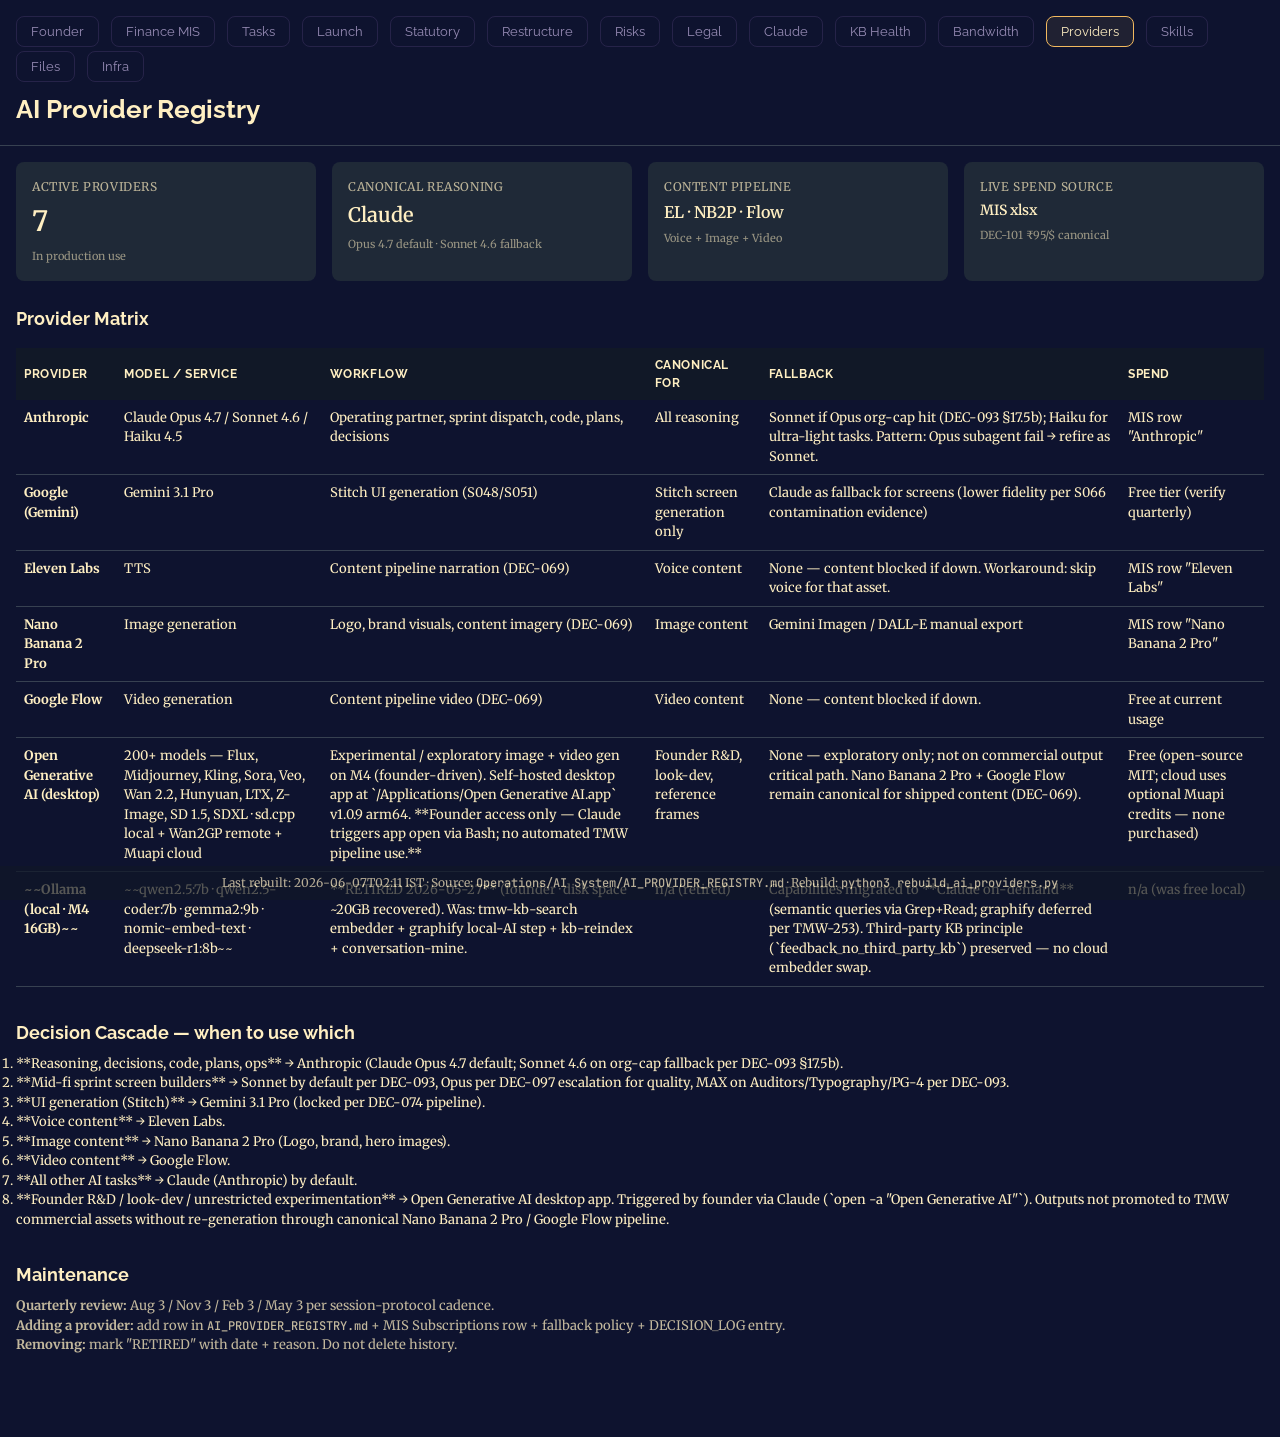
==== commit 117fe34e: "rebuild_ai_providers.py: 2026-06-07T02:11:35" ====
--- a/ai-providers.html
+++ b/ai-providers.html
@@ -124,7 +124,7 @@
   </main>
 
   <div class="stale-banner">
-    Last rebuilt: 2026-06-06T09:43 IST · Source: <code>Operations/AI System/AI_PROVIDER_REGISTRY.md</code> · Rebuild: <code>python3 rebuild_ai_providers.py</code>
+    Last rebuilt: 2026-06-07T02:11 IST · Source: <code>Operations/AI System/AI_PROVIDER_REGISTRY.md</code> · Rebuild: <code>python3 rebuild_ai_providers.py</code>
   </div>
 </div>
 </body>
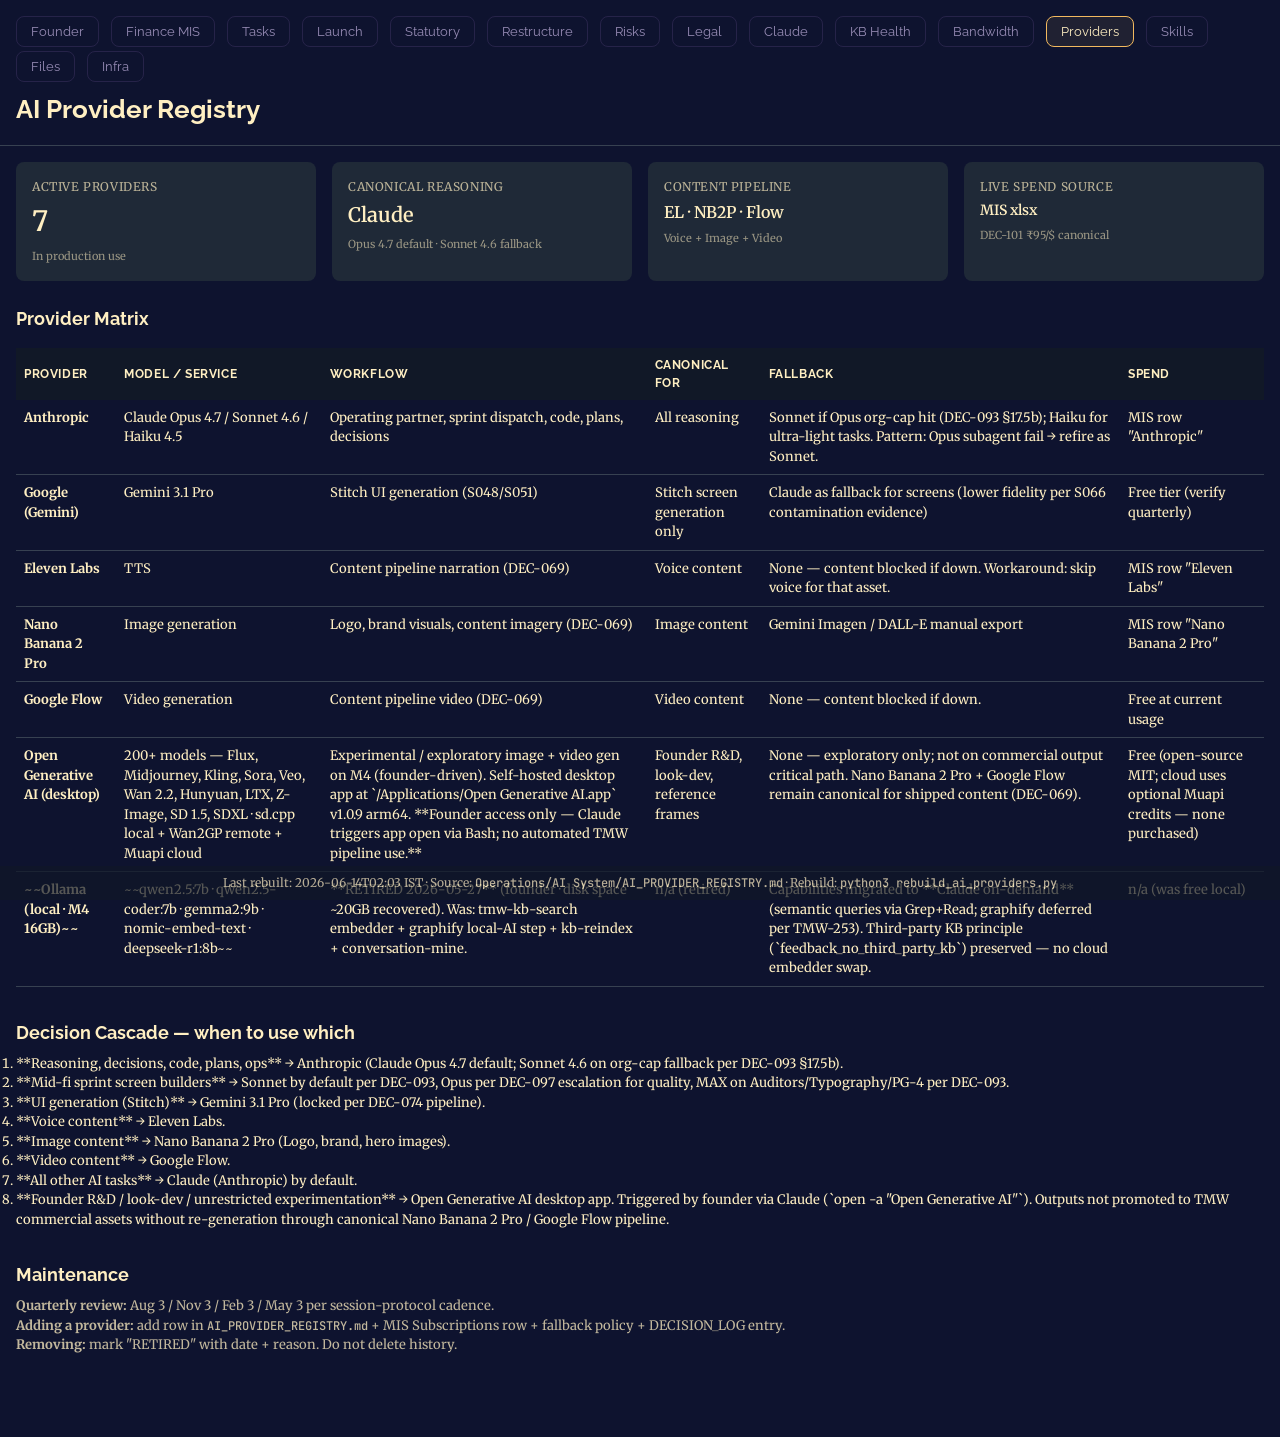
==== commit d14b46c9: "rebuild_ai_providers.py: 2026-06-14T02:03:36" ====
--- a/ai-providers.html
+++ b/ai-providers.html
@@ -124,7 +124,7 @@
   </main>
 
   <div class="stale-banner">
-    Last rebuilt: 2026-06-07T02:11 IST · Source: <code>Operations/AI System/AI_PROVIDER_REGISTRY.md</code> · Rebuild: <code>python3 rebuild_ai_providers.py</code>
+    Last rebuilt: 2026-06-14T02:03 IST · Source: <code>Operations/AI System/AI_PROVIDER_REGISTRY.md</code> · Rebuild: <code>python3 rebuild_ai_providers.py</code>
   </div>
 </div>
 </body>
